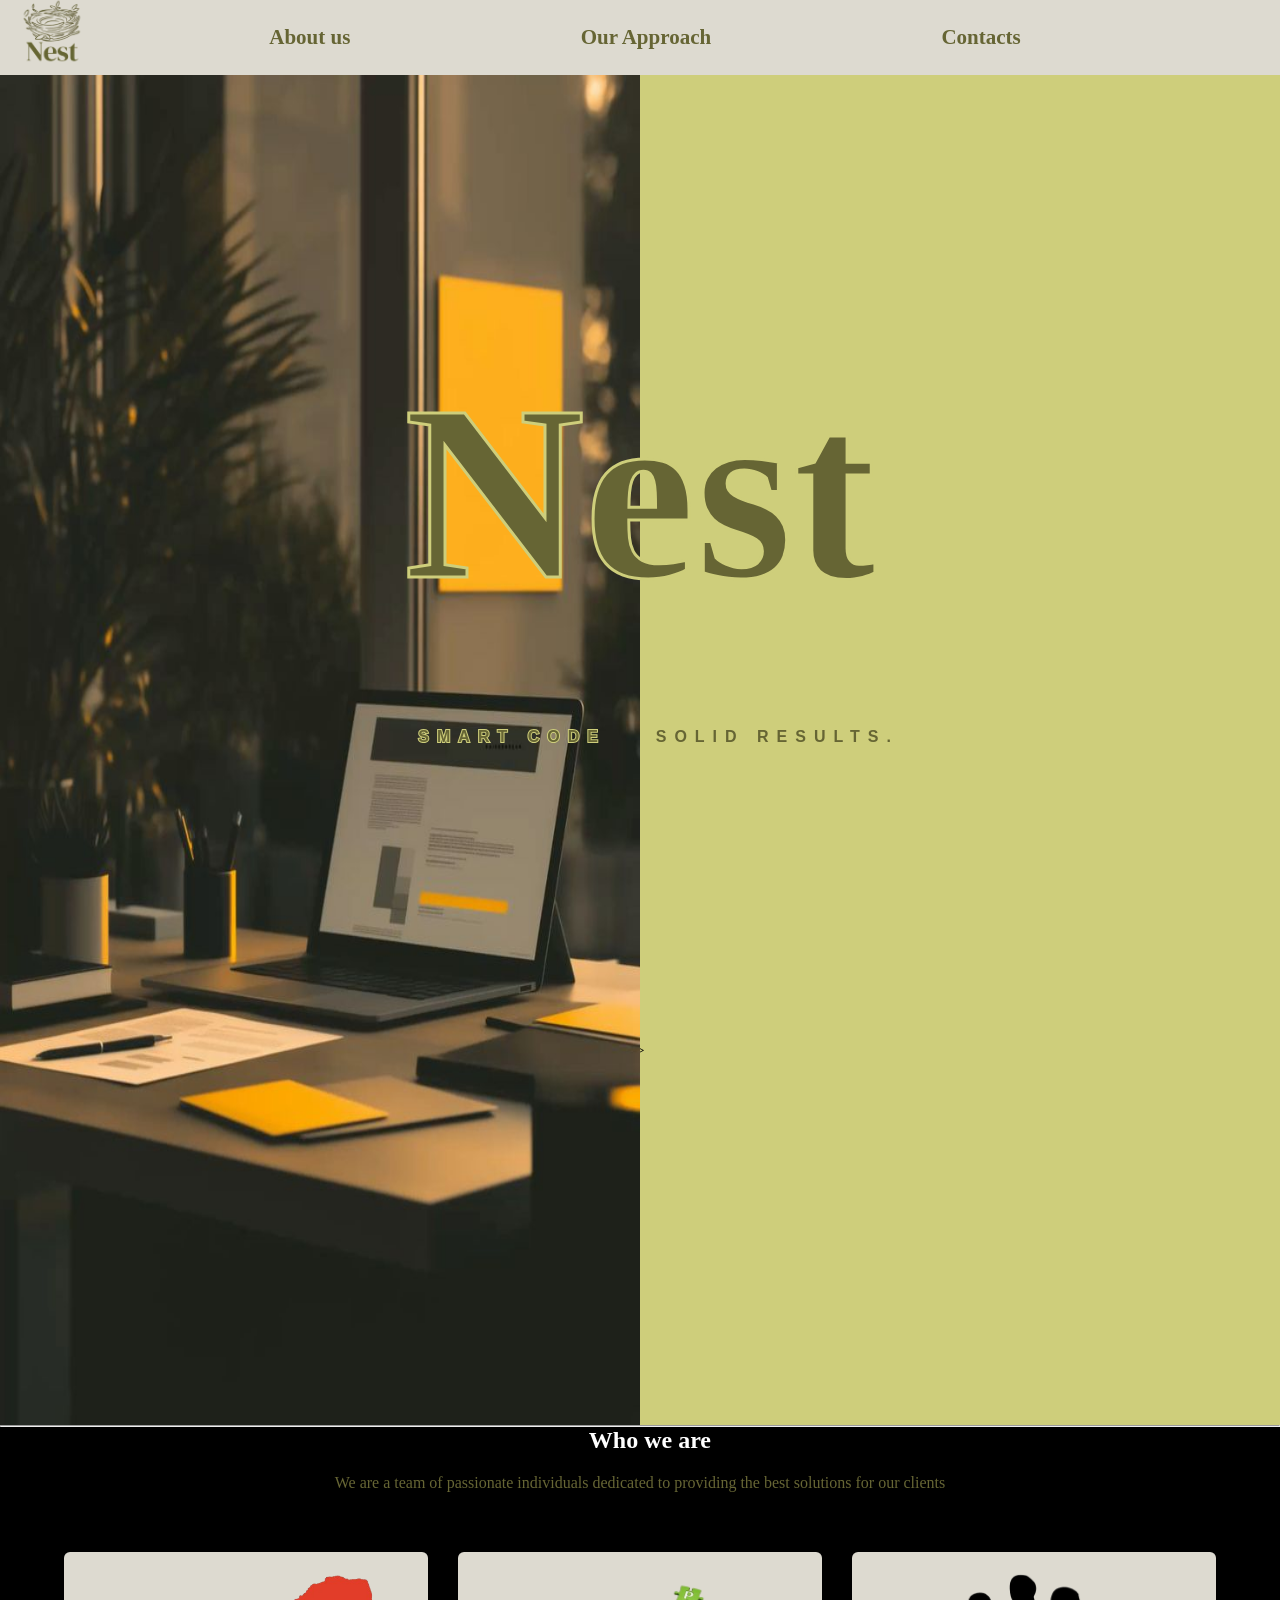
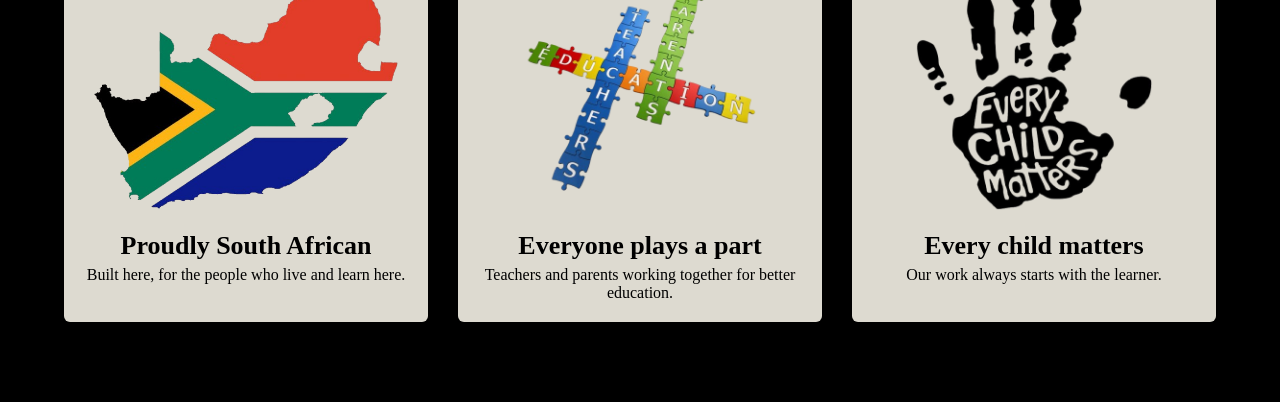
==== index.html @ 350e9f97 "Rename Homepage.html to index.html" ====
<!DOCTYPE html>
<html lang="en">
<head>
    <meta charset="UTF-8">
    <meta name="viewport" content="width=device-width, initial-scale=1.0">
    <title>Nest</title>
    <link rel="stylesheet" href="Homepage.css">
    <link rel="icon" type="image/png" href="Nesttab.png">
</head>
<body>
   <a href ="Homepage.html"><div class="logo"><img src="NestLogo.png" alt="" ></div></a> 
   <header>
    <ul>  
        <li><div class="nav-item"></div><a href="AboutUs.html">About us</a></div></li>
        <li><a href="Approach.html">Our Approach</a></li>
        <li><a href="Contact.html">Contacts</a></li>        
    </ul>

   </header>

<div class="Word">
    <h1>Nest</h1>
    <img src="homepic1.jpg" alt="" >>
    <p><div class="slogan">‎ ‎ ‎ ‎SMART CODE‎ ‎ ‎ ‎ SOLID RESULTS.</div></p>
    
</div>
<hr>
    
    <h2><u color="white"><div class="us">Who we are</div></u></h2>
   <p><div class="content">We are a team of passionate individuals dedicated to providing the best solutions for our clients</div></p>
   <section class="cards">
    <div class="card">
        <img src="homepic2.png" alt="Map of South Africa in the colours of the flag">
        <h3>Proudly South African</h3>
        <p>Built here, for the people who live and learn here.</p>
    </div>
    <div class="card">
        <img src="homepic3.png" alt="Puzzle pieces spelling teachers, parents and education">
        <h3>Everyone plays a part</h3>
        <p>Teachers and parents working together for better education.</p>
    </div>
    <div class="card">
        <img src="homepic4.png" alt="Handprint with the words Every Child Matters">
        <h3>Every child matters</h3>
        <p>Our work always starts with the learner.</p>
    </div>
</section>
   
</body>
</html>
---- Homepage.css ----
*{
    margin: 0;
    padding: 0;
    box-sizing: border-box;
    text-decoration: none;
    list-style: none;
    font-family: "DM Serif Display";
}
@keyframes colorPulse {
    0% {
        color: #666534;
        transform: scale(1);
    }
    50% {
        color: #77756e;
        transform: scale(1.08);
    }
    100% {
        color: #666534;
        transform: scale(1);
    }
}
body{
    background-color: black;
}
.content {
    text-align: center;
    color: #666534;
    padding: 20px;
}

.slogan {
    color: #666534;
    font-size: 37,7px;
    font-family: 'Now', sans-serif;
    margin: 0;
    font-weight: 550;
    letter-spacing: 8px;
    margin-top: -26%;
    z-index: 2;
    -webkit-text-stroke: 2px #cece7b;
    paint-order: stroke fill;
    animation: colorPulse 2s ease-in-out infinite ;
    left: 50px;
}
header{
    background: #dddad0;
    padding: 25px 5%;
    display: flex;
    align-items: center;
    justify-content: center;
    
}
header ul{
    flex: 1;
    display: flex;
    justify-content: space-evenly;
    align-items: center;
}
ul {
    display: flex;
    gap: 35px;
}
li{
    display: inline-block;
}
li a{
    color: #666534;
    font-size: 21px;
    font-weight: bold;
    margin-right: 10px;
}
li a:hover{
    color: white;
   border-bottom: 1px solid whitesmoke;
  

}
.Word {
    background-color: #cece7b;
    justify-content: center;
    display: flex;
    flex-direction: column;
    align-items: center;
    position: relative;
    height: 150vh;
}
.Word h1{
    color: #666534;
    font-size: 250px;
    font-weight: bold;
    z-index: 2;
    animation: colorPulse 2s ease-in-out infinite ;
    position: relative;
    top: -30%;
    -webkit-text-stroke: 3px #cece7b;
    font-weight: bold;
}



.Word img{
   
    position: absolute;
    width: 50%;
    height: 100%;
    left: 0px;

    
}
.split{
    display: flex;
    width: 100%;
    height: 100vh;
}

.nav-item {
    display: inline-block;
    margin-right: 20px;
    color:#fff;
    font-size: 18px;
    font-weight: bold;
}

.logo {
    display: flex;
  left: 1px;
  position: absolute;
  height: 100px;
  width: 100px;
  top: -20px;
    margin-bottom: 150px;
}

.homepic1 {
      display: flex;
  position: absolute;
  height: 500px;
  width: 50px;
  top: 500px;
  left: 2px;
    margin-bottom: 150px;
    
    
}

.cards {
    display: flex;
    gap: 30px;
    padding: 40px 5% 80px;
}

.card {
    flex: 1;
    background-color: #dddad0;
    padding: 20px;
    text-align: center;
    border-radius: 6px;
    transition: transform 0.3s ease, box-shadow 0.3s ease;
}

.card img {
    width: 100%;
    height: 240px;
    object-fit: contain;
}

.card h3 {
    font-size: 26px;
    margin-top: 15px;
}

.card p {
    margin-top: 5px;
}

@media (max-width: 800px) {
    .cards {
        flex-direction: column;
    }
}

.card:hover {
    transform: translateY(-8px);
    box-shadow: 0 10px 25px rgba(0, 0, 0, 0.2);
}

.us {
    color: white;
    margin-left: 46%;
    text-underline-position: below;
}
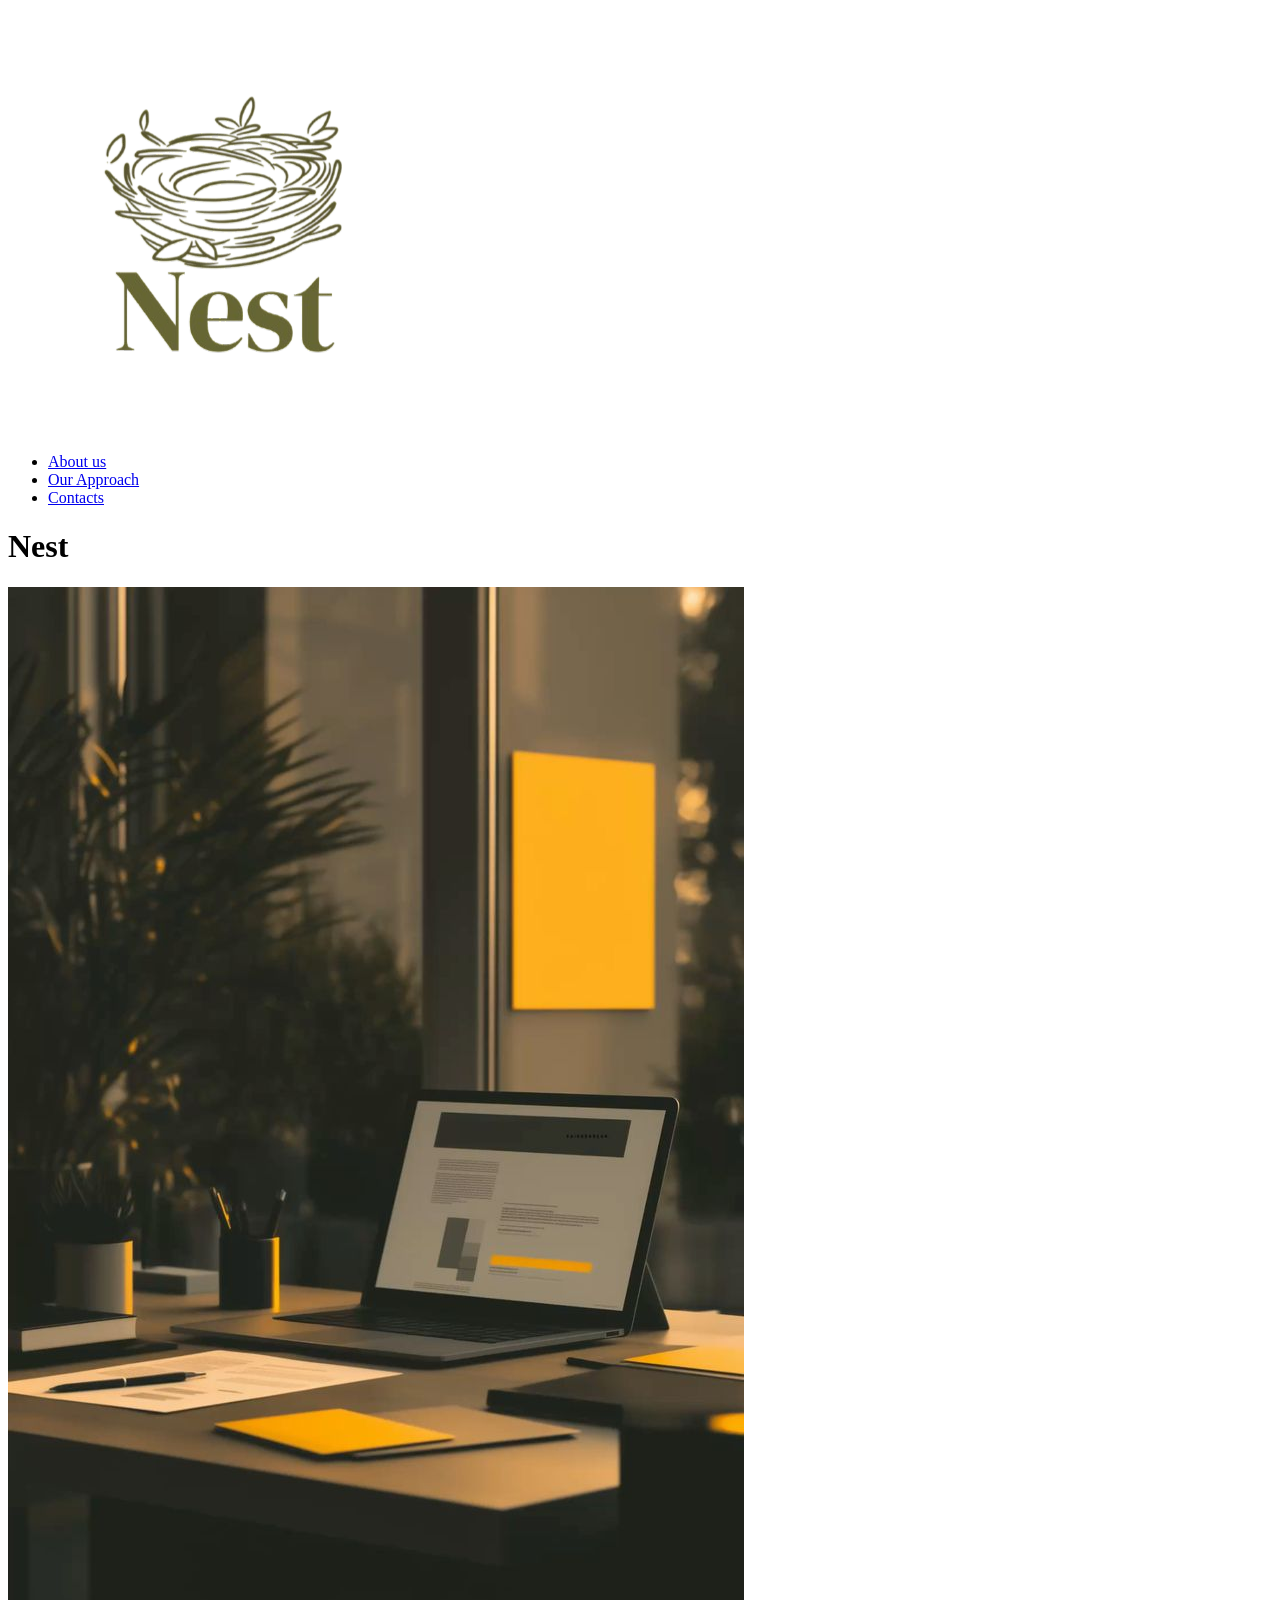
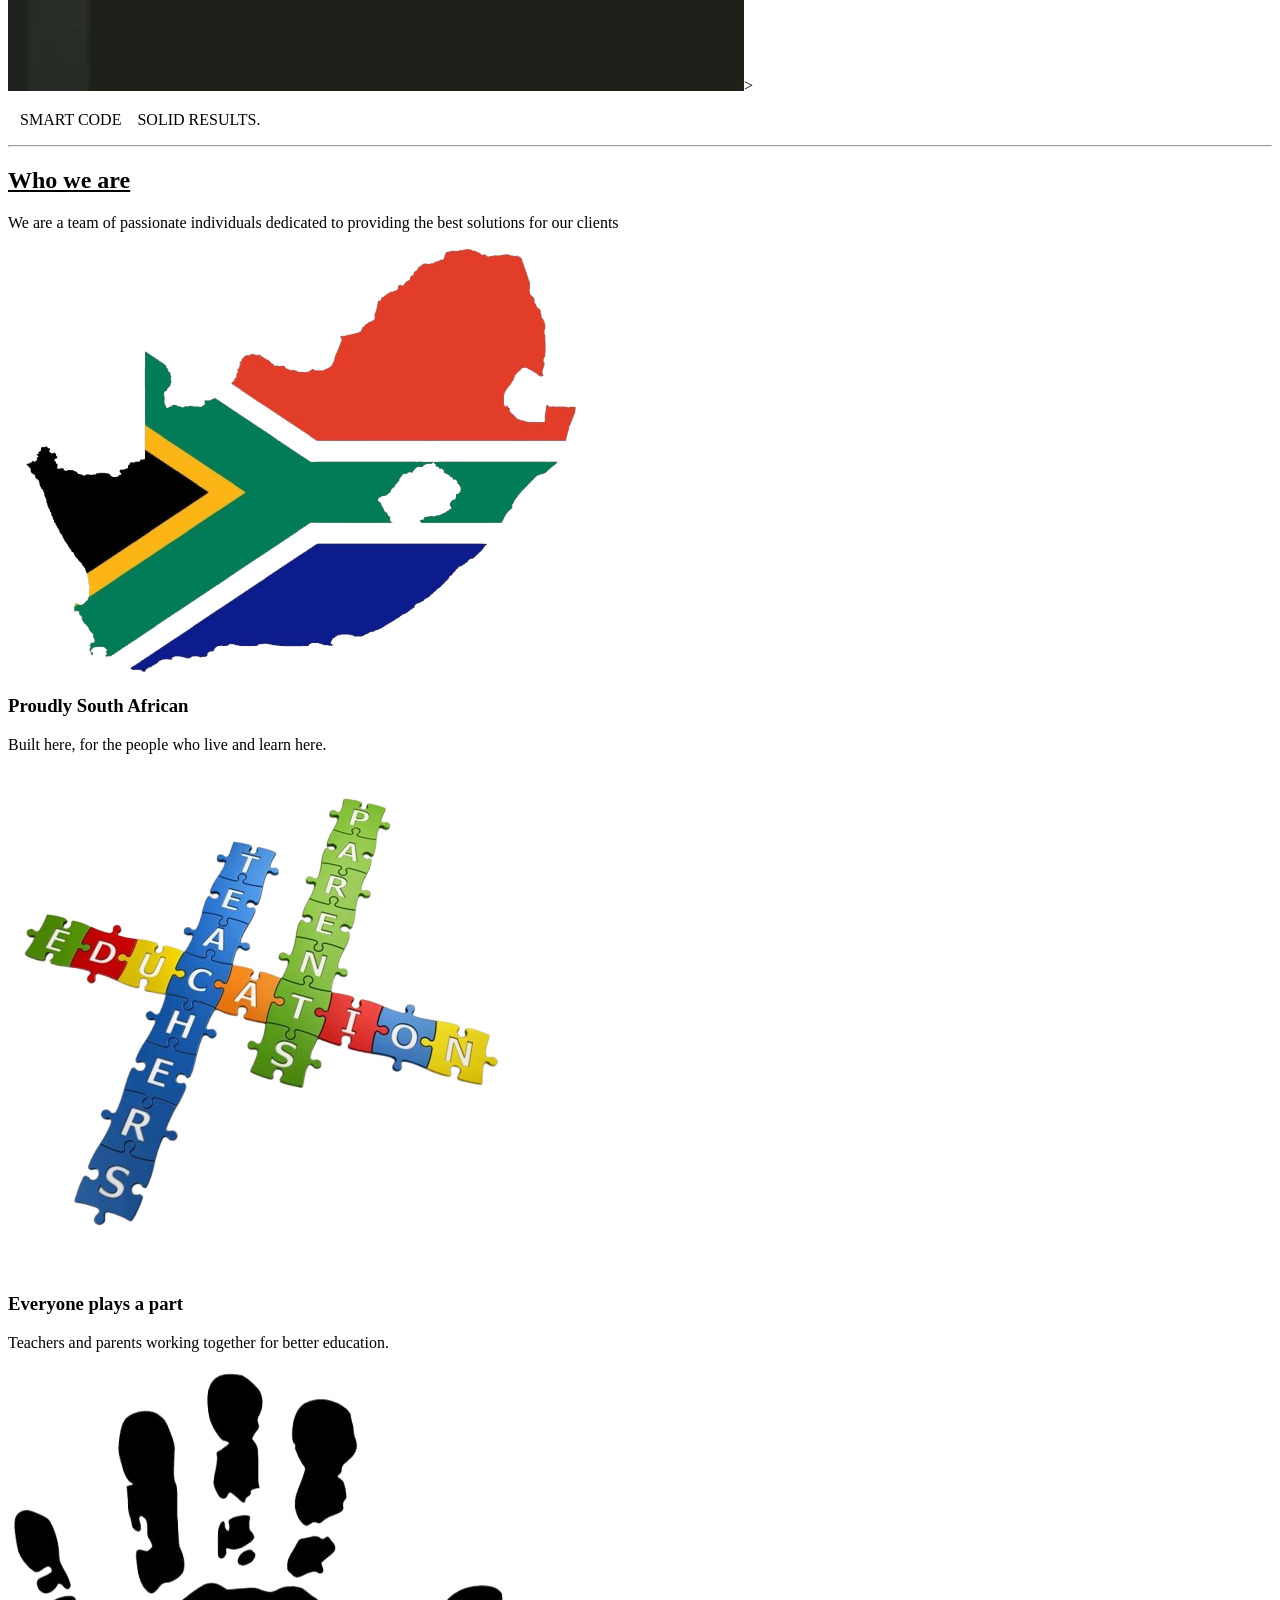
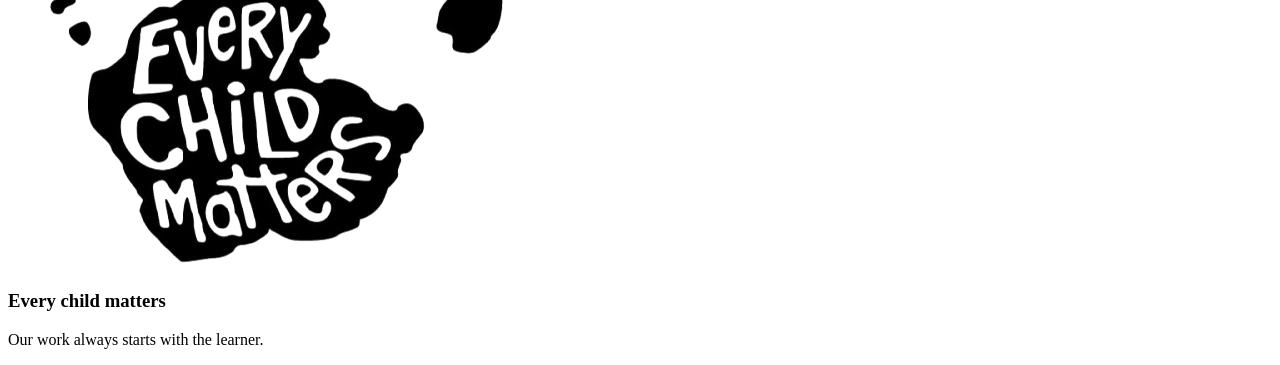
==== commit 3df68317: "Fix stylesheet and logo link in index.html Updated the stylesheet link from 'Homepage.css' to 'index" ====
--- a/index.html
+++ b/index.html
@@ -4,11 +4,11 @@
     <meta charset="UTF-8">
     <meta name="viewport" content="width=device-width, initial-scale=1.0">
     <title>Nest</title>
-    <link rel="stylesheet" href="Homepage.css">
+    <link rel="stylesheet" href="index.css">
     <link rel="icon" type="image/png" href="Nesttab.png">
 </head>
 <body>
-   <a href ="Homepage.html"><div class="logo"><img src="NestLogo.png" alt="" ></div></a> 
+   <a href ="index.html"><div class="logo"><img src="NestLogo.png" alt="" ></div></a> 
    <header>
     <ul>  
         <li><div class="nav-item"></div><a href="AboutUs.html">About us</a></div></li>
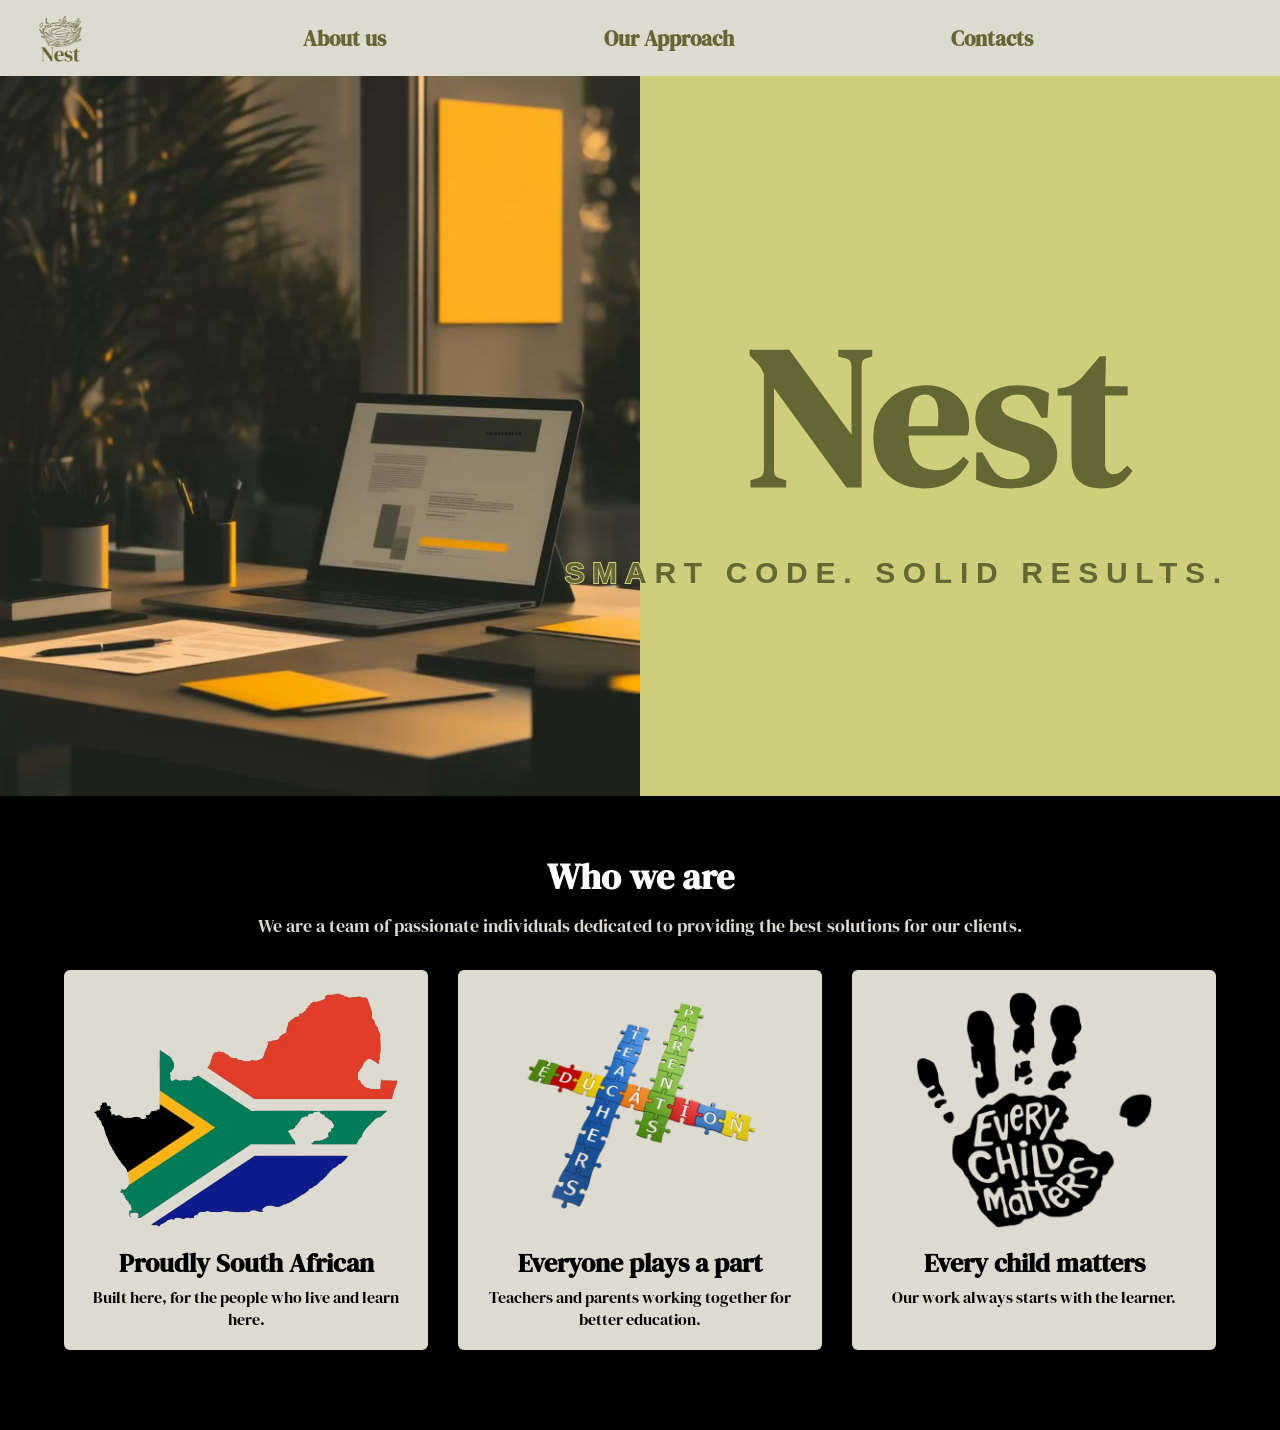
==== commit 789b7693: "fix homepage" ====
--- a/index.html
+++ b/index.html
@@ -4,47 +4,54 @@
     <meta charset="UTF-8">
     <meta name="viewport" content="width=device-width, initial-scale=1.0">
     <title>Nest</title>
-    <link rel="stylesheet" href="index.css">
-    <link rel="icon" type="image/png" href="Nesttab.png">
+    <link rel="preconnect" href="https://fonts.googleapis.com">
+    <link rel="preconnect" href="https://fonts.gstatic.com" crossorigin>
+    <link href="https://fonts.googleapis.com/css2?family=DM+Serif+Display&display=swap" rel="stylesheet">
+    <link rel="stylesheet" href="Homepage.css">
+    <link rel="icon" type="image/png" href="NestTab.png">
 </head>
 <body>
-   <a href ="index.html"><div class="logo"><img src="NestLogo.png" alt="" ></div></a> 
-   <header>
-    <ul>  
-        <li><div class="nav-item"></div><a href="AboutUs.html">About us</a></div></li>
-        <li><a href="Approach.html">Our Approach</a></li>
-        <li><a href="Contact.html">Contacts</a></li>        
-    </ul>
+    <a href="index.html" class="logo" aria-label="Nest home">
+        <img src="NestLogo.png" alt="Nest">
+    </a>
+    <header>
+        <nav aria-label="Main navigation">
+            <ul>
+                <li><a href="AboutUs.html">About us</a></li>
+                <li><a href="Approach.html">Our Approach</a></li>
+                <li><a href="Contact.html">Contacts</a></li>
+            </ul>
+        </nav>
+    </header>
 
-   </header>
+    <main>
+        <section class="Word" aria-labelledby="home-title">
+            <h1 id="home-title">Nest</h1>
+            <img src="homepic1.jpg" alt="A welcoming learning space">
+            <p class="slogan">SMART CODE. SOLID RESULTS.</p>
+        </section>
 
-<div class="Word">
-    <h1>Nest</h1>
-    <img src="homepic1.jpg" alt="" >>
-    <p><div class="slogan">‎ ‎ ‎ ‎SMART CODE‎ ‎ ‎ ‎ SOLID RESULTS.</div></p>
-    
-</div>
-<hr>
-    
-    <h2><u color="white"><div class="us">Who we are</div></u></h2>
-   <p><div class="content">We are a team of passionate individuals dedicated to providing the best solutions for our clients</div></p>
-   <section class="cards">
-    <div class="card">
-        <img src="homepic2.png" alt="Map of South Africa in the colours of the flag">
-        <h3>Proudly South African</h3>
-        <p>Built here, for the people who live and learn here.</p>
-    </div>
-    <div class="card">
-        <img src="homepic3.png" alt="Puzzle pieces spelling teachers, parents and education">
-        <h3>Everyone plays a part</h3>
-        <p>Teachers and parents working together for better education.</p>
-    </div>
-    <div class="card">
-        <img src="homepic4.png" alt="Handprint with the words Every Child Matters">
-        <h3>Every child matters</h3>
-        <p>Our work always starts with the learner.</p>
-    </div>
-</section>
-   
+        <section class="about" aria-labelledby="who-we-are">
+            <h2 id="who-we-are" class="us">Who we are</h2>
+            <p class="content">We are a team of passionate individuals dedicated to providing the best solutions for our clients.</p>
+            <div class="cards">
+                <article class="card">
+                    <img src="homepic2.png" alt="Map of South Africa in the colours of the flag">
+                    <h3>Proudly South African</h3>
+                    <p>Built here, for the people who live and learn here.</p>
+                </article>
+                <article class="card">
+                    <img src="homepic3.png" alt="Puzzle pieces spelling teachers, parents and education">
+                    <h3>Everyone plays a part</h3>
+                    <p>Teachers and parents working together for better education.</p>
+                </article>
+                <article class="card">
+                    <img src="homepic4.png" alt="Handprint with the words Every Child Matters">
+                    <h3>Every child matters</h3>
+                    <p>Our work always starts with the learner.</p>
+                </article>
+            </div>
+        </section>
+    </main>
 </body>
 </html>
--- a/Homepage.css
+++ b/Homepage.css
@@ -0,0 +1,250 @@
+*{
+    margin: 0;
+    padding: 0;
+    box-sizing: border-box;
+    text-decoration: none;
+    list-style: none;
+    font-family: "DM Serif Display";
+}
+@keyframes colorPulse {
+    0% {
+        color: #666534;
+        transform: scale(1);
+    }
+    50% {
+        color: #77756e;
+        transform: scale(1.08);
+    }
+    100% {
+        color: #666534;
+        transform: scale(1);
+    }
+}
+body{
+    background-color: black;
+}
+
+img {
+    display: block;
+    max-width: 100%;
+}
+
+.content {
+    text-align: center;
+    color: #dddad0;
+    padding: 12px 20px 32px;
+    font-size: 18px;
+}
+
+.slogan {
+    color: #666534;
+    font-size: clamp(16px, 2.4vw, 30px);
+    font-family: 'Now', sans-serif;
+    margin: 0;
+    font-weight: 550;
+    letter-spacing: clamp(2px, 0.6vw, 8px);
+    z-index: 2;
+    -webkit-text-stroke: 2px #cece7b;
+    paint-order: stroke fill;
+    animation: colorPulse 2s ease-in-out infinite;
+    text-align: center;
+}
+header{
+    background: #dddad0;
+    min-height: 76px;
+    padding: 16px 5% 16px 120px;
+    display: flex;
+    align-items: center;
+    justify-content: center;
+}
+
+header nav {
+    flex: 1;
+}
+
+header ul{
+    display: flex;
+    justify-content: space-evenly;
+    align-items: center;
+    gap: 35px;
+}
+
+li a{
+    color: #666534;
+    font-size: 21px;
+    font-weight: bold;
+    transition: color 0.2s ease;
+}
+li a:hover{
+    color: white;
+    border-bottom: 1px solid whitesmoke;
+}
+
+.Word {
+    background-color: #cece7b;
+    justify-content: center;
+    display: flex;
+    flex-direction: column;
+    align-items: flex-end;
+    position: relative;
+    min-height: min(720px, calc(100vh - 76px));
+    padding: 48px 4%;
+    overflow: hidden;
+}
+.Word h1{
+    color: #666534;
+    width: 50%;
+    text-align: center;
+    font-size: clamp(72px, 17vw, 200px);
+    font-weight: bold;
+    z-index: 2;
+    animation: colorPulse 2s ease-in-out infinite ;
+    position: relative;
+    -webkit-text-stroke: 3px #cece7b;
+}
+
+
+
+.Word img{
+    position: absolute;
+    inset: 0 auto 0 0;
+    width: 50%;
+    height: 100%;
+    object-fit: cover;
+}
+
+.logo {
+    position: absolute;
+    top: 0;
+    left: 8px;
+    width: 104px;
+    height: 76px;
+    z-index: 2;
+}
+
+.logo img {
+    width: 100%;
+    height: 100%;
+    object-fit: contain;
+}
+
+.about {
+    padding: 56px 5% 80px;
+}
+
+.cards {
+    display: flex;
+    gap: 30px;
+    max-width: 1200px;
+    margin: 0 auto;
+}
+
+.card {
+    flex: 1;
+    background-color: #dddad0;
+    padding: 20px;
+    text-align: center;
+    border-radius: 6px;
+    transition: transform 0.3s ease, box-shadow 0.3s ease;
+}
+
+.card img {
+    width: 100%;
+    height: 240px;
+    object-fit: contain;
+}
+
+.card h3 {
+    font-size: 26px;
+    margin-top: 15px;
+}
+
+.card p {
+    margin-top: 5px;
+}
+
+.us {
+    color: white;
+    text-align: center;
+    font-size: 36px;
+}
+
+@media (max-width: 800px) {
+    .cards {
+        flex-direction: column;
+    }
+
+    .card img {
+        height: 220px;
+    }
+
+    header {
+        padding-right: 16px;
+        padding-left: 112px;
+    }
+
+    header ul {
+        justify-content: flex-end;
+        gap: 16px;
+    }
+
+    li a {
+        font-size: 17px;
+    }
+
+    .Word {
+        min-height: 600px;
+    }
+}
+
+@media (max-width: 520px) {
+    .logo {
+        width: 80px;
+    }
+
+    header {
+        min-height: 88px;
+        padding: 8px 12px 8px 88px;
+    }
+
+    header ul {
+        flex-wrap: wrap;
+        gap: 4px 14px;
+    }
+
+    li a {
+        font-size: 15px;
+    }
+
+    .Word {
+        min-height: 540px;
+        justify-content: flex-end;
+        align-items: center;
+        padding: 40px 20px 56px;
+    }
+
+    .Word img {
+        width: 100%;
+        height: 65%;
+        bottom: auto;
+    }
+
+    .Word h1 {
+        width: 100%;
+        font-size: clamp(72px, 25vw, 120px);
+    }
+
+    .slogan {
+        color: #fff;
+        -webkit-text-stroke: 1px #666534;
+    }
+
+    .about {
+        padding: 40px 5% 56px;
+    }
+}
+
+.card:hover {
+    transform: translateY(-8px);
+    box-shadow: 0 10px 25px rgba(0, 0, 0, 0.2);
+}
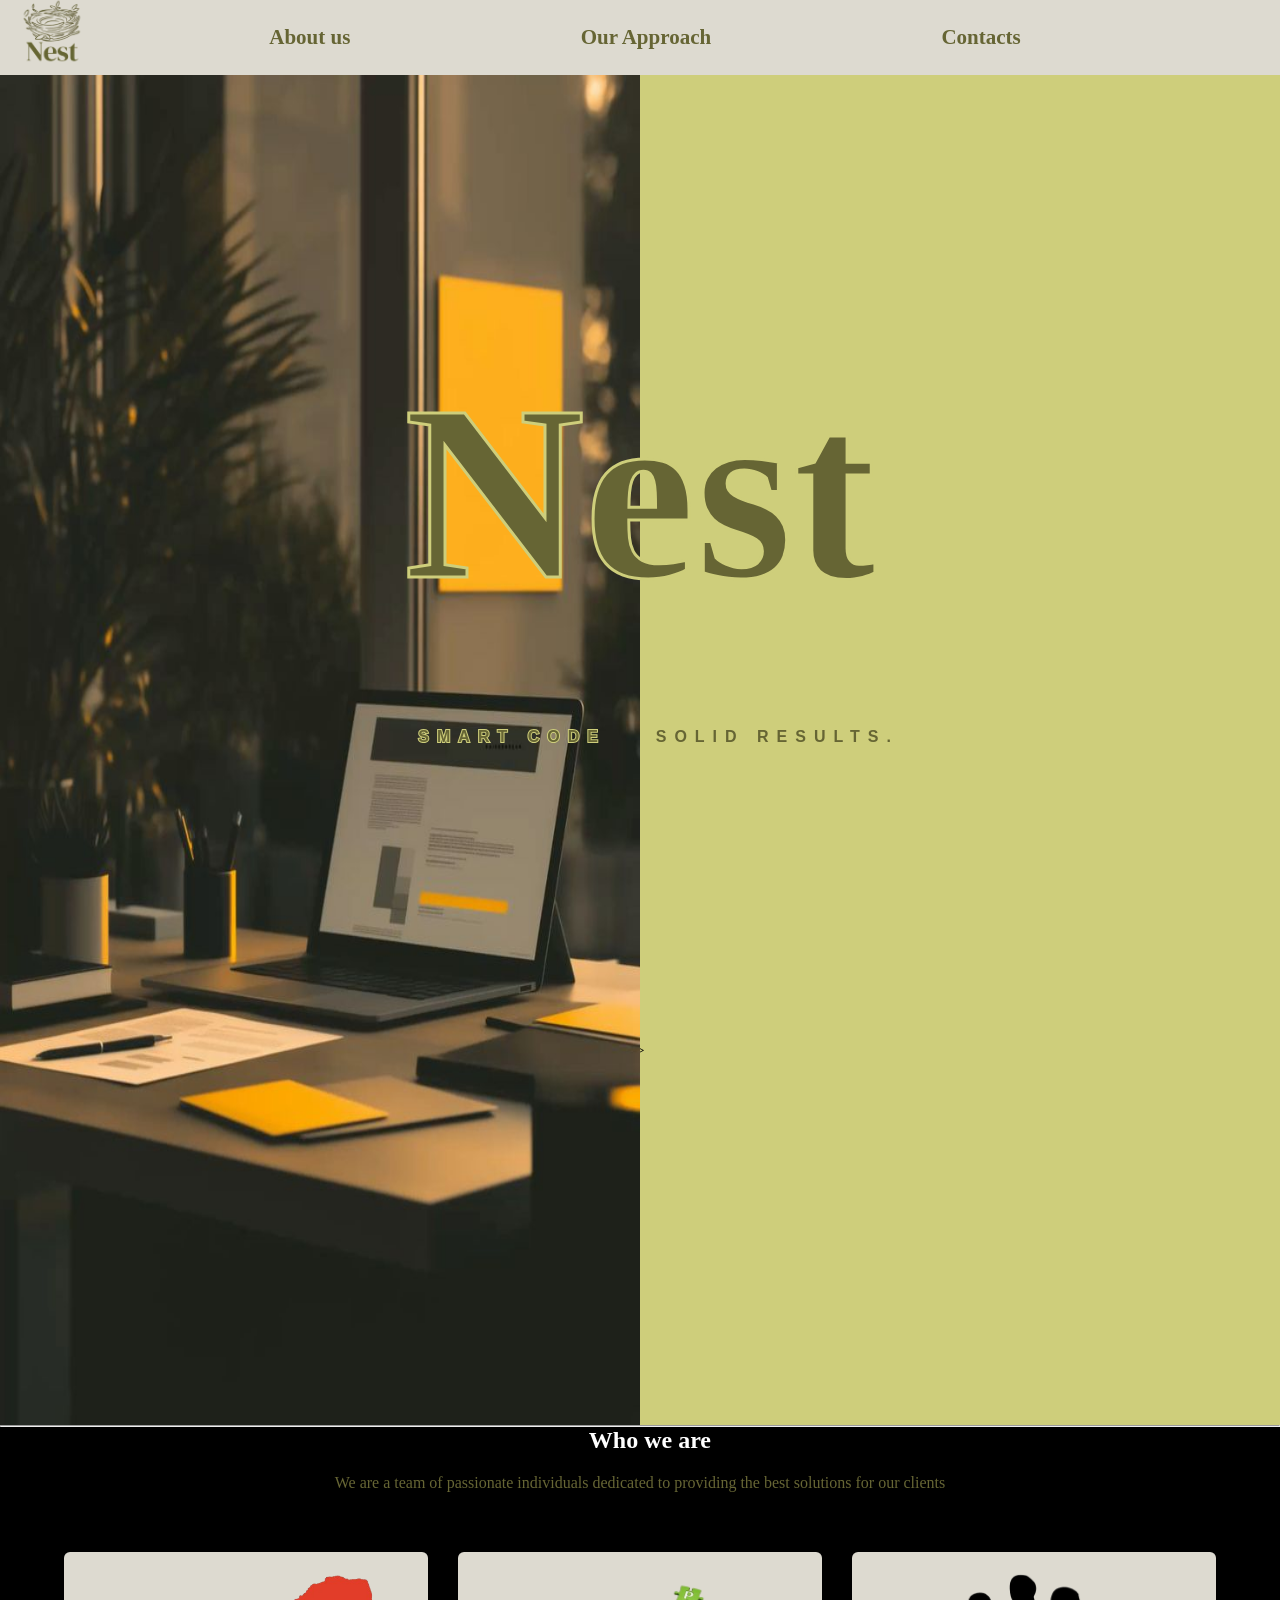
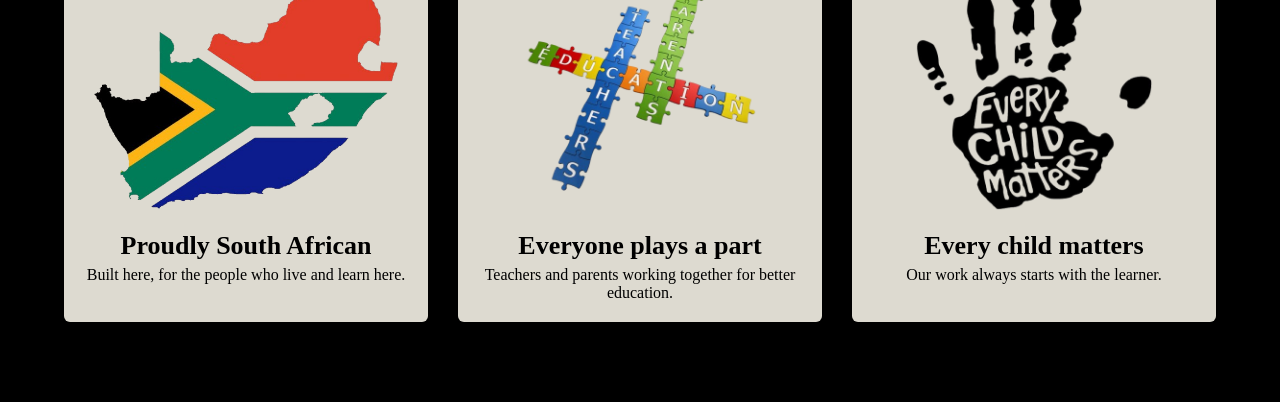
==== commit 5c94941f: "Add files via upload" ====
--- a/index.html
+++ b/index.html
@@ -4,54 +4,47 @@
     <meta charset="UTF-8">
     <meta name="viewport" content="width=device-width, initial-scale=1.0">
     <title>Nest</title>
-    <link rel="preconnect" href="https://fonts.googleapis.com">
-    <link rel="preconnect" href="https://fonts.gstatic.com" crossorigin>
-    <link href="https://fonts.googleapis.com/css2?family=DM+Serif+Display&display=swap" rel="stylesheet">
     <link rel="stylesheet" href="Homepage.css">
-    <link rel="icon" type="image/png" href="NestTab.png">
+    <link rel="icon" type="image/png" href="Nesttab.png">
 </head>
 <body>
-    <a href="index.html" class="logo" aria-label="Nest home">
-        <img src="NestLogo.png" alt="Nest">
-    </a>
-    <header>
-        <nav aria-label="Main navigation">
-            <ul>
-                <li><a href="AboutUs.html">About us</a></li>
-                <li><a href="Approach.html">Our Approach</a></li>
-                <li><a href="Contact.html">Contacts</a></li>
-            </ul>
-        </nav>
-    </header>
+   <a href ="Homepage.html"><div class="logo"><img src="NestLogo.png" alt="" ></div></a> 
+   <header>
+    <ul>  
+        <li><div class="nav-item"></div><a href="AboutUs.html">About us</a></div></li>
+        <li><a href="Approach.html">Our Approach</a></li>
+        <li><a href="Contact.html">Contacts</a></li>        
+    </ul>
 
-    <main>
-        <section class="Word" aria-labelledby="home-title">
-            <h1 id="home-title">Nest</h1>
-            <img src="homepic1.jpg" alt="A welcoming learning space">
-            <p class="slogan">SMART CODE. SOLID RESULTS.</p>
-        </section>
+   </header>
 
-        <section class="about" aria-labelledby="who-we-are">
-            <h2 id="who-we-are" class="us">Who we are</h2>
-            <p class="content">We are a team of passionate individuals dedicated to providing the best solutions for our clients.</p>
-            <div class="cards">
-                <article class="card">
-                    <img src="homepic2.png" alt="Map of South Africa in the colours of the flag">
-                    <h3>Proudly South African</h3>
-                    <p>Built here, for the people who live and learn here.</p>
-                </article>
-                <article class="card">
-                    <img src="homepic3.png" alt="Puzzle pieces spelling teachers, parents and education">
-                    <h3>Everyone plays a part</h3>
-                    <p>Teachers and parents working together for better education.</p>
-                </article>
-                <article class="card">
-                    <img src="homepic4.png" alt="Handprint with the words Every Child Matters">
-                    <h3>Every child matters</h3>
-                    <p>Our work always starts with the learner.</p>
-                </article>
-            </div>
-        </section>
-    </main>
+<div class="Word">
+    <h1>Nest</h1>
+    <img src="homepic1.jpg" alt="" >>
+    <p><div class="slogan">‎ ‎ ‎ ‎SMART CODE‎ ‎ ‎ ‎ SOLID RESULTS.</div></p>
+    
+</div>
+<hr>
+    
+    <h2><u color="white"><div class="us">Who we are</div></u></h2>
+   <p><div class="content">We are a team of passionate individuals dedicated to providing the best solutions for our clients</div></p>
+   <section class="cards">
+    <div class="card">
+        <img src="homepic2.png" alt="Map of South Africa in the colours of the flag">
+        <h3>Proudly South African</h3>
+        <p>Built here, for the people who live and learn here.</p>
+    </div>
+    <div class="card">
+        <img src="homepic3.png" alt="Puzzle pieces spelling teachers, parents and education">
+        <h3>Everyone plays a part</h3>
+        <p>Teachers and parents working together for better education.</p>
+    </div>
+    <div class="card">
+        <img src="homepic4.png" alt="Handprint with the words Every Child Matters">
+        <h3>Every child matters</h3>
+        <p>Our work always starts with the learner.</p>
+    </div>
+</section>
+   
 </body>
-</html>
+</html>
--- a/Homepage.css
+++ b/Homepage.css
@@ -23,120 +23,131 @@
 body{
     background-color: black;
 }
-
-img {
-    display: block;
-    max-width: 100%;
-}
-
 .content {
     text-align: center;
-    color: #dddad0;
-    padding: 12px 20px 32px;
-    font-size: 18px;
+    color: #666534;
+    padding: 20px;
 }
 
 .slogan {
     color: #666534;
-    font-size: clamp(16px, 2.4vw, 30px);
+    font-size: 37,7px;
     font-family: 'Now', sans-serif;
     margin: 0;
     font-weight: 550;
-    letter-spacing: clamp(2px, 0.6vw, 8px);
+    letter-spacing: 8px;
+    margin-top: -26%;
     z-index: 2;
     -webkit-text-stroke: 2px #cece7b;
     paint-order: stroke fill;
-    animation: colorPulse 2s ease-in-out infinite;
-    text-align: center;
+    animation: colorPulse 2s ease-in-out infinite ;
+    left: 50px;
 }
 header{
     background: #dddad0;
-    min-height: 76px;
-    padding: 16px 5% 16px 120px;
+    padding: 25px 5%;
     display: flex;
     align-items: center;
     justify-content: center;
+    
 }
-
-header nav {
+header ul{
     flex: 1;
-}
-
-header ul{
     display: flex;
     justify-content: space-evenly;
     align-items: center;
+}
+ul {
+    display: flex;
     gap: 35px;
 }
-
+li{
+    display: inline-block;
+}
 li a{
     color: #666534;
     font-size: 21px;
     font-weight: bold;
-    transition: color 0.2s ease;
+    margin-right: 10px;
 }
 li a:hover{
     color: white;
-    border-bottom: 1px solid whitesmoke;
+   border-bottom: 1px solid whitesmoke;
+  
+
 }
-
 .Word {
     background-color: #cece7b;
     justify-content: center;
     display: flex;
     flex-direction: column;
-    align-items: flex-end;
+    align-items: center;
     position: relative;
-    min-height: min(720px, calc(100vh - 76px));
-    padding: 48px 4%;
-    overflow: hidden;
+    height: 150vh;
 }
 .Word h1{
     color: #666534;
-    width: 50%;
-    text-align: center;
-    font-size: clamp(72px, 17vw, 200px);
+    font-size: 250px;
     font-weight: bold;
     z-index: 2;
     animation: colorPulse 2s ease-in-out infinite ;
     position: relative;
+    top: -30%;
     -webkit-text-stroke: 3px #cece7b;
+    font-weight: bold;
 }
 
 
 
 .Word img{
+   
     position: absolute;
-    inset: 0 auto 0 0;
     width: 50%;
     height: 100%;
-    object-fit: cover;
+    left: 0px;
+
+    
+}
+.split{
+    display: flex;
+    width: 100%;
+    height: 100vh;
+}
+
+.nav-item {
+    display: inline-block;
+    margin-right: 20px;
+    color:#fff;
+    font-size: 18px;
+    font-weight: bold;
 }
 
 .logo {
-    position: absolute;
-    top: 0;
-    left: 8px;
-    width: 104px;
-    height: 76px;
-    z-index: 2;
+    display: flex;
+  left: 1px;
+  position: absolute;
+  height: 100px;
+  width: 100px;
+  top: -20px;
+    margin-bottom: 150px;
 }
 
-.logo img {
-    width: 100%;
-    height: 100%;
-    object-fit: contain;
-}
-
-.about {
-    padding: 56px 5% 80px;
+.homepic1 {
+      display: flex;
+  position: absolute;
+  height: 500px;
+  width: 50px;
+  top: 500px;
+  left: 2px;
+    margin-bottom: 150px;
+    
+    
 }
 
 .cards {
     display: flex;
     gap: 30px;
-    max-width: 1200px;
-    margin: 0 auto;
+    padding: 40px 5% 80px;
 }
 
 .card {
@@ -163,88 +174,19 @@
     margin-top: 5px;
 }
 
-.us {
-    color: white;
-    text-align: center;
-    font-size: 36px;
-}
-
 @media (max-width: 800px) {
     .cards {
         flex-direction: column;
-    }
-
-    .card img {
-        height: 220px;
-    }
-
-    header {
-        padding-right: 16px;
-        padding-left: 112px;
-    }
-
-    header ul {
-        justify-content: flex-end;
-        gap: 16px;
-    }
-
-    li a {
-        font-size: 17px;
-    }
-
-    .Word {
-        min-height: 600px;
-    }
-}
-
-@media (max-width: 520px) {
-    .logo {
-        width: 80px;
-    }
-
-    header {
-        min-height: 88px;
-        padding: 8px 12px 8px 88px;
-    }
-
-    header ul {
-        flex-wrap: wrap;
-        gap: 4px 14px;
-    }
-
-    li a {
-        font-size: 15px;
-    }
-
-    .Word {
-        min-height: 540px;
-        justify-content: flex-end;
-        align-items: center;
-        padding: 40px 20px 56px;
-    }
-
-    .Word img {
-        width: 100%;
-        height: 65%;
-        bottom: auto;
-    }
-
-    .Word h1 {
-        width: 100%;
-        font-size: clamp(72px, 25vw, 120px);
-    }
-
-    .slogan {
-        color: #fff;
-        -webkit-text-stroke: 1px #666534;
-    }
-
-    .about {
-        padding: 40px 5% 56px;
     }
 }
 
 .card:hover {
     transform: translateY(-8px);
     box-shadow: 0 10px 25px rgba(0, 0, 0, 0.2);
+}
+
+.us {
+    color: white;
+    margin-left: 46%;
+    text-underline-position: below;
 }
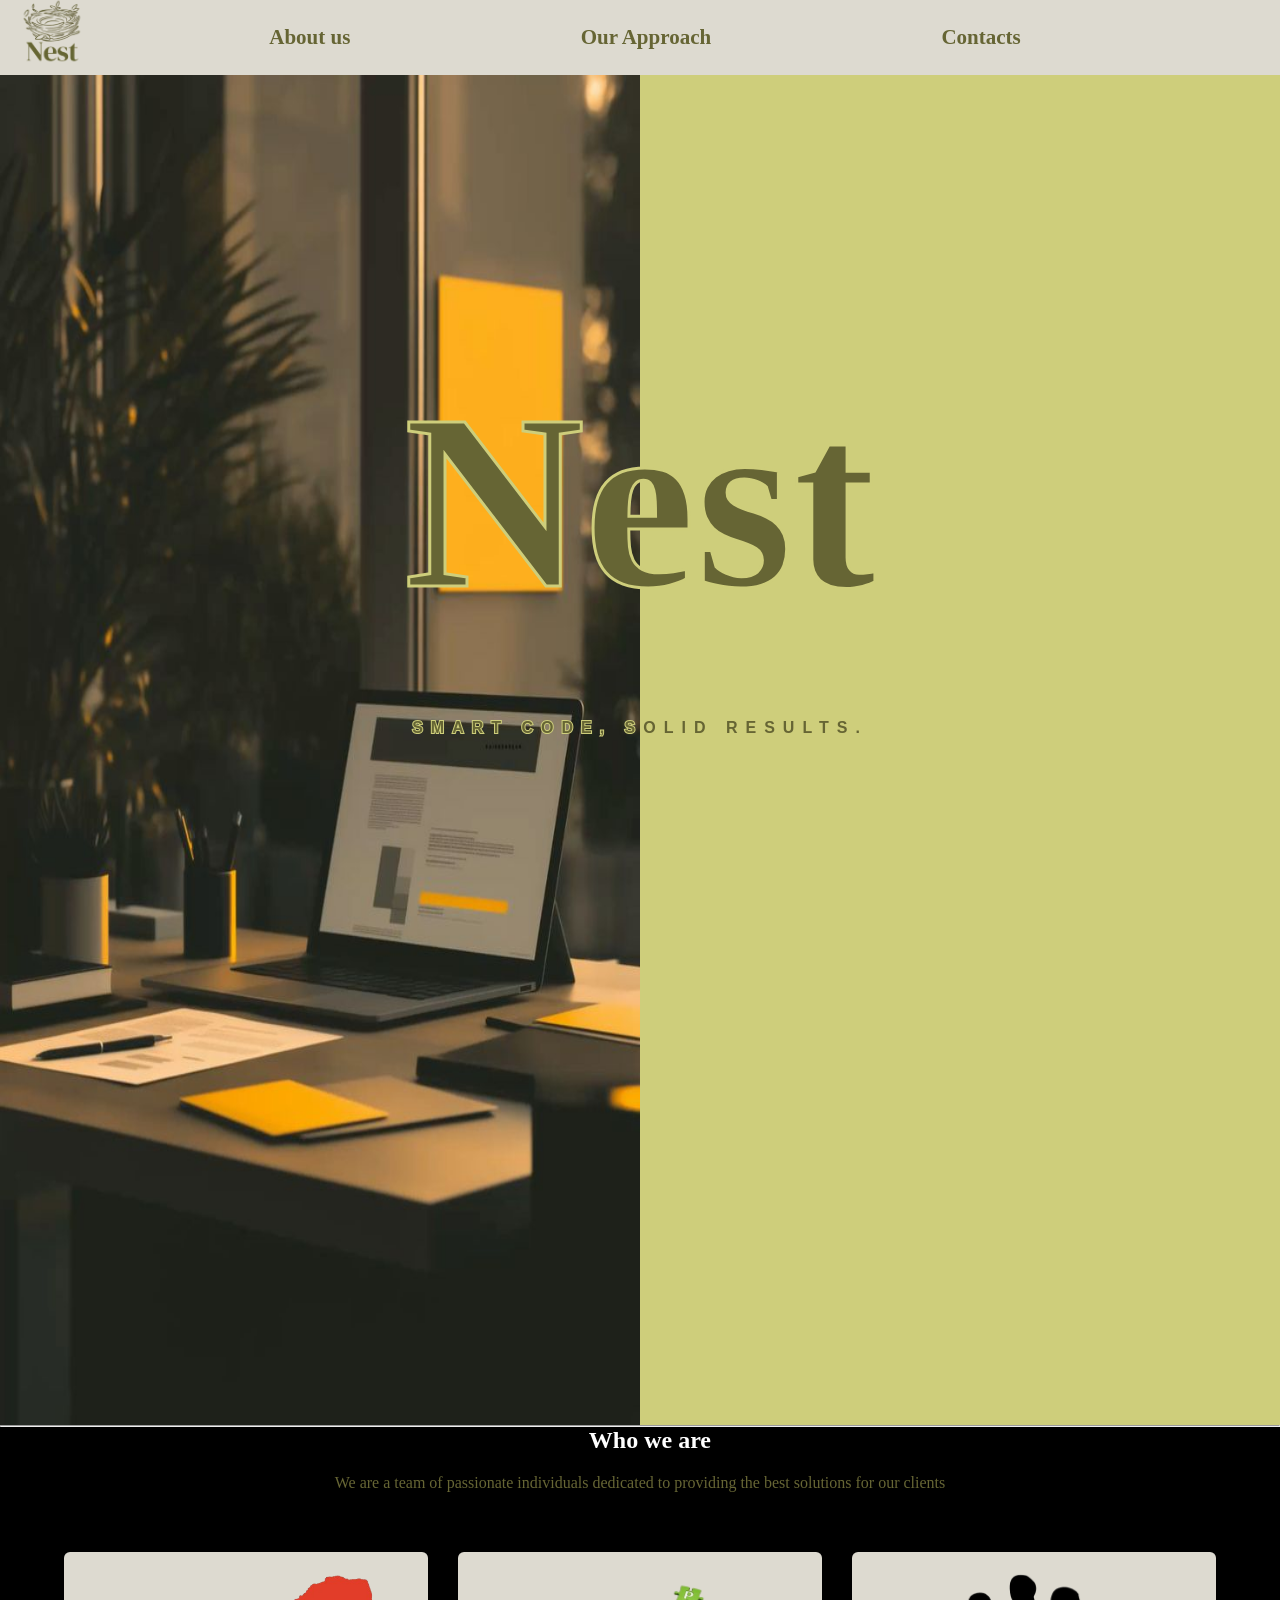
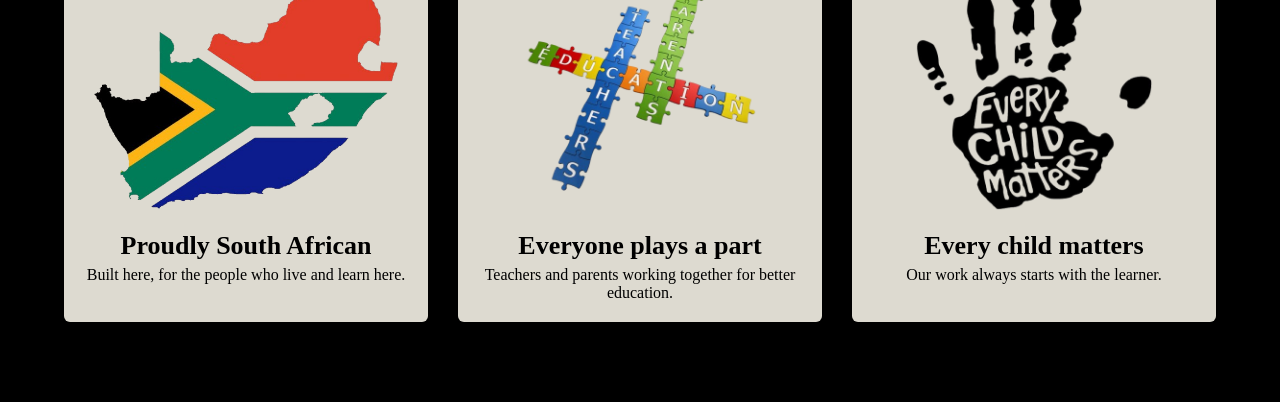
==== commit d44e79c1: "Update index.html" ====
--- a/index.html
+++ b/index.html
@@ -20,8 +20,8 @@
 
 <div class="Word">
     <h1>Nest</h1>
-    <img src="homepic1.jpg" alt="" >>
-    <p><div class="slogan">‎ ‎ ‎ ‎SMART CODE‎ ‎ ‎ ‎ SOLID RESULTS.</div></p>
+    <img src="homepic1.jpg" alt="" >
+    <p><div class="slogan">‎SMART CODE‎, SOLID RESULTS.</div></p>
     
 </div>
 <hr>
@@ -47,4 +47,4 @@
 </section>
    
 </body>
-</html>+</html>
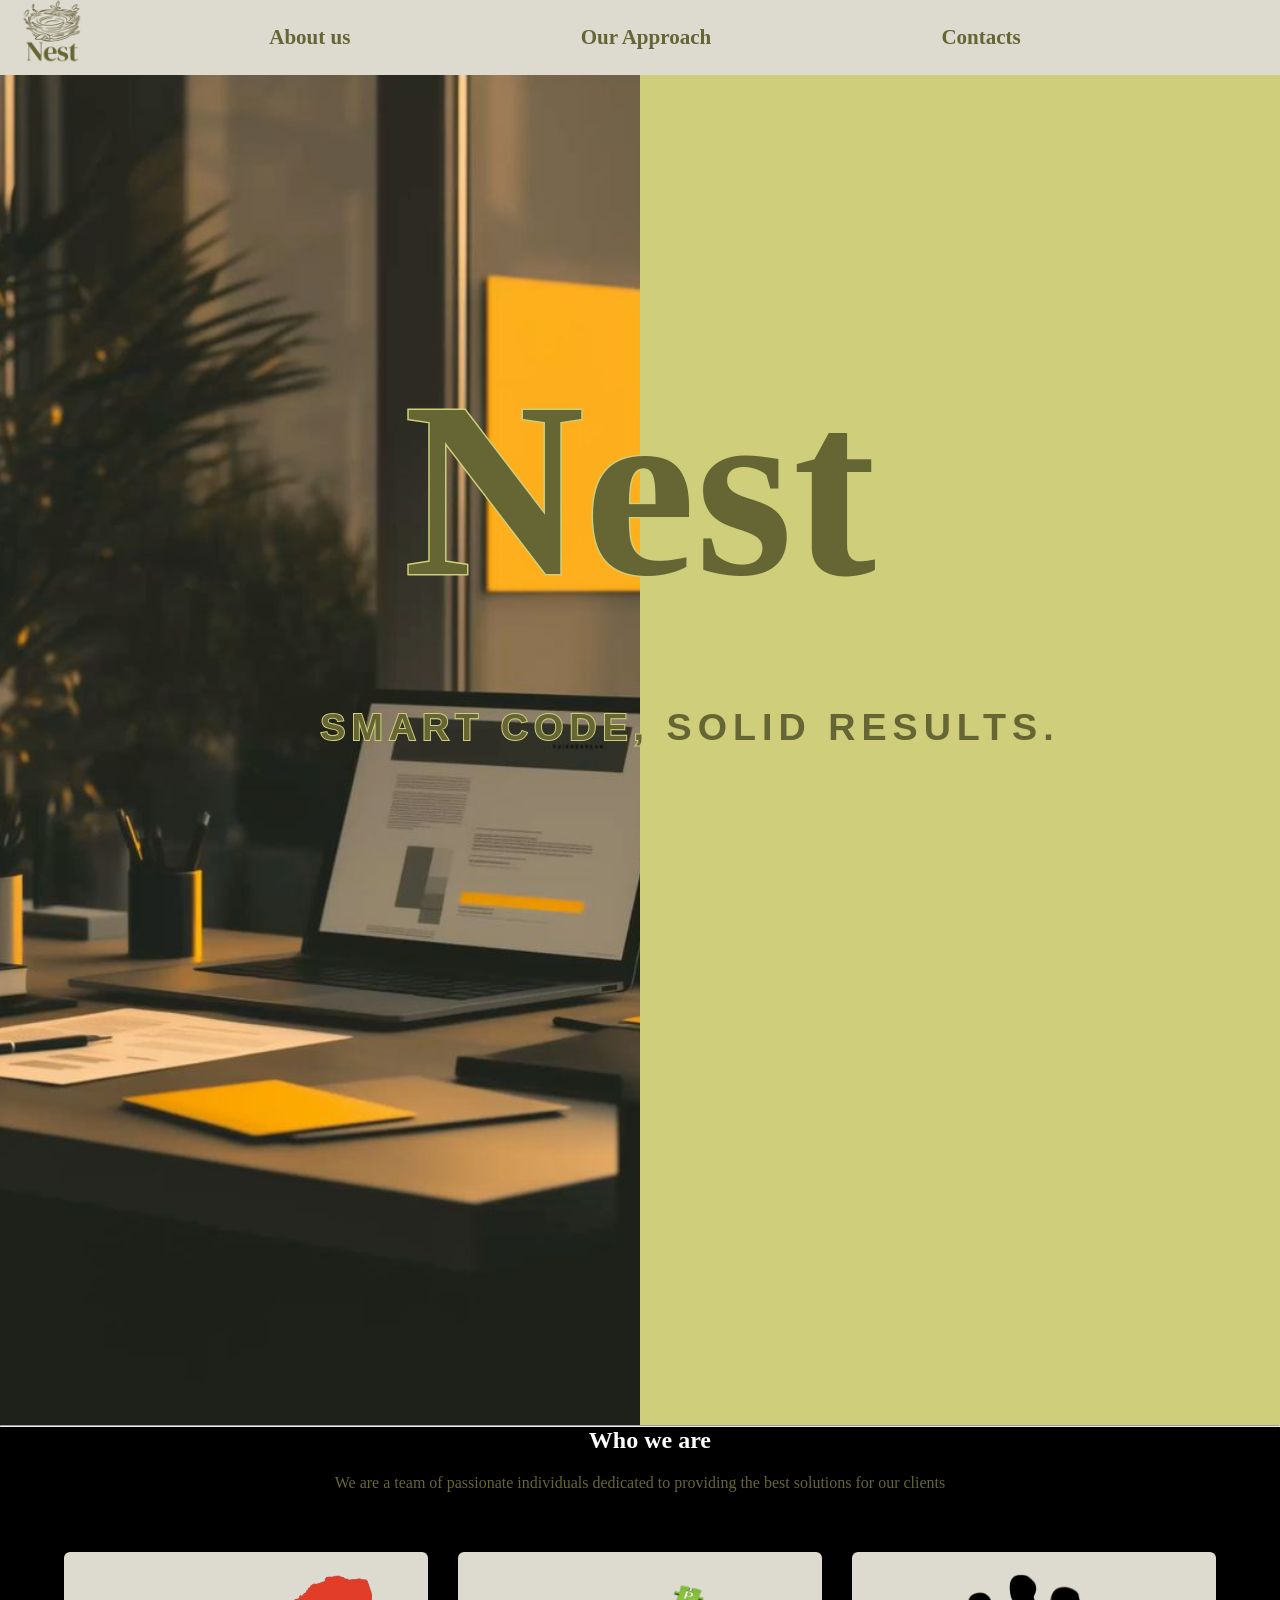
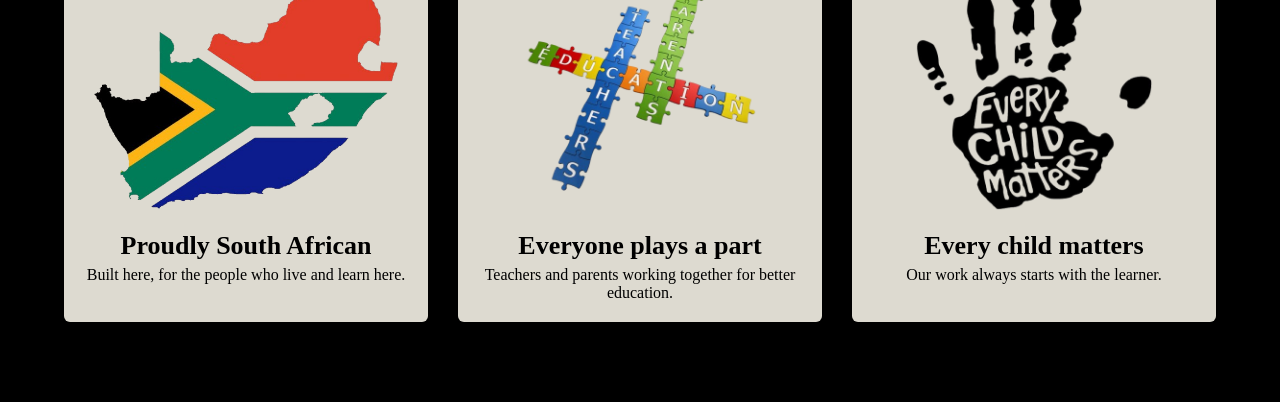
==== commit 79503676: "Update index.html" ====
--- a/index.html
+++ b/index.html
@@ -8,8 +8,9 @@
     <link rel="icon" type="image/png" href="Nesttab.png">
 </head>
 <body>
-   <a href ="Homepage.html"><div class="logo"><img src="NestLogo.png" alt="" ></div></a> 
+    
    <header>
+       <a href ="Homepage.html"><div class="logo"><img src="NestLogo.png" alt="" ></div></a>
     <ul>  
         <li><div class="nav-item"></div><a href="AboutUs.html">About us</a></div></li>
         <li><a href="Approach.html">Our Approach</a></li>
--- a/Homepage.css
+++ b/Homepage.css
@@ -1,4 +1,4 @@
-*{
+* {
     margin: 0;
     padding: 0;
     box-sizing: border-box;
@@ -6,6 +6,7 @@
     list-style: none;
     font-family: "DM Serif Display";
 }
+
 @keyframes colorPulse {
     0% {
         color: #666534;
@@ -20,95 +21,103 @@
         transform: scale(1);
     }
 }
-body{
+
+html, body {
     background-color: black;
-}
+    overflow-x: hidden;
+}
+
 .content {
     text-align: center;
     color: #666534;
     padding: 20px;
 }
 
+/* Desktop Hero & Slogan — preserved from your original layout */
+.Word {
+    background-color: #cece7b;
+    justify-content: center;
+    display: flex;
+    flex-direction: column;
+    align-items: center;
+    position: relative;
+    height: 150vh;
+}
+
+.Word h1 {
+    color: #666534;
+    font-size: 250px;
+    font-weight: bold;
+    z-index: 2;
+    animation: colorPulse 2s ease-in-out infinite;
+    position: relative;
+    top: -30%;
+    -webkit-text-stroke: 3px #cece7b;
+    paint-order: stroke fill;
+}
+
 .slogan {
     color: #666534;
-    font-size: 37,7px;
+    font-size: 37.7px; /* Fixed comma typo so desktop renders exact size */
     font-family: 'Now', sans-serif;
     margin: 0;
     font-weight: 550;
-    letter-spacing: 8px;
+    letter-spacing: 6px;
     margin-top: -26%;
     z-index: 2;
     -webkit-text-stroke: 2px #cece7b;
     paint-order: stroke fill;
-    animation: colorPulse 2s ease-in-out infinite ;
+    animation: colorPulse 2s ease-in-out infinite;
+    position: relative;
     left: 50px;
 }
-header{
-    background: #dddad0;
-    padding: 25px 5%;
-    display: flex;
-    align-items: center;
-    justify-content: center;
-    
-}
-header ul{
-    flex: 1;
-    display: flex;
-    justify-content: space-evenly;
-    align-items: center;
-}
-ul {
-    display: flex;
-    gap: 35px;
-}
-li{
-    display: inline-block;
-}
-li a{
-    color: #666534;
-    font-size: 21px;
-    font-weight: bold;
-    margin-right: 10px;
-}
-li a:hover{
-    color: white;
-   border-bottom: 1px solid whitesmoke;
-  
-
-}
-.Word {
-    background-color: #cece7b;
-    justify-content: center;
-    display: flex;
-    flex-direction: column;
-    align-items: center;
-    position: relative;
-    height: 150vh;
-}
-.Word h1{
-    color: #666534;
-    font-size: 250px;
-    font-weight: bold;
-    z-index: 2;
-    animation: colorPulse 2s ease-in-out infinite ;
-    position: relative;
-    top: -30%;
-    -webkit-text-stroke: 3px #cece7b;
-    font-weight: bold;
-}
-
-
-
-.Word img{
-   
+
+.Word img {
     position: absolute;
     width: 50%;
     height: 100%;
     left: 0px;
-
-    
-}
-.split{
+    object-fit: cover;
+}
+
+/* Header & Navigation */
+header {
+    background: #dddad0;
+    padding: 25px 5%;
+    display: flex;
+    align-items: center;
+    justify-content: center;
+}
+
+header ul {
+    flex: 1;
+    display: flex;
+    justify-content: space-evenly;
+    align-items: center;
+}
+
+ul {
+    display: flex;
+    gap: 35px;
+}
+
+li {
+    display: inline-block;
+}
+
+li a {
+    color: #666534;
+    font-size: 21px;
+    font-weight: bold;
+    margin-right: 10px;
+}
+
+li a:hover {
+    color: white;
+    border-bottom: 1px solid whitesmoke;
+}
+
+.split {
     display: flex;
     width: 100%;
     height: 100vh;
@@ -117,33 +126,32 @@
 .nav-item {
     display: inline-block;
     margin-right: 20px;
-    color:#fff;
+    color: #fff;
     font-size: 18px;
     font-weight: bold;
 }
 
 .logo {
     display: flex;
-  left: 1px;
-  position: absolute;
-  height: 100px;
-  width: 100px;
-  top: -20px;
+    left: 1px;
+    position: absolute;
+    height: 100px;
+    width: 100px;
+    top: -20px;
     margin-bottom: 150px;
 }
 
 .homepic1 {
-      display: flex;
-  position: absolute;
-  height: 500px;
-  width: 50px;
-  top: 500px;
-  left: 2px;
+    display: flex;
+    position: absolute;
+    height: 500px;
+    width: 50px;
+    top: 500px;
+    left: 2px;
     margin-bottom: 150px;
-    
-    
-}
-
+}
+
+/* Cards Section */
 .cards {
     display: flex;
     gap: 30px;
@@ -174,12 +182,6 @@
     margin-top: 5px;
 }
 
-@media (max-width: 800px) {
-    .cards {
-        flex-direction: column;
-    }
-}
-
 .card:hover {
     transform: translateY(-8px);
     box-shadow: 0 10px 25px rgba(0, 0, 0, 0.2);
@@ -189,4 +191,76 @@
     color: white;
     margin-left: 46%;
     text-underline-position: below;
-}+}
+
+/* =========================================
+   MOBILE ONLY (screens 768px and smaller)
+   ========================================= */
+@media (max-width: 800px) {
+    :root { --section-space:56px; }
+    
+    header {
+        padding: 12px var ( --gutter);
+        gap :10px;
+    }
+    
+    .logo {
+        position: static;
+        width: 52px;
+        height: 52px;
+        max-width: 52px;
+        max-height: 52px;
+        flex-shrink: 0;
+    }
+
+    header ul {
+        gap: 10px;
+        justify-content: space-between;
+        flex-wrap: wrap;
+    }
+
+    li a {
+        font-size: 16px;
+        margin-right: 0;
+    }
+    .page-hero { padding: 90px var(--gutter) 70px; }
+    .page-hero h1 { font-size: 56px; }
+
+    .cards { flex-direction: column; }
+
+    .Word {
+        height: 65vh;
+        min-height: 420px;
+        padding: 0 12px;
+    }
+
+    .Word h1 {
+        font-size: 22vw; /* Scales cleanly to fit phone width */
+        top: 0;
+        -webkit-text-stroke: 2px #cece7b;
+    }
+
+    .slogan {
+        font-size: 3.6vw; /* Fits "SMART CODE, SOLID RESULTS." on one clean line */
+        letter-spacing: 2px;
+        margin-top: 8px;
+        left: 0;
+        text-align: center;
+        -webkit-text-stroke: 1px #cece7b;
+    }
+
+    .split {
+        flex-direction: column;
+        height: auto;
+    }
+
+    .cards {
+        flex-direction: column;
+        padding: 25px 5% 50px;
+    }
+
+    .us {
+        margin-left: 0;
+        text-align: center;
+    }
+}
